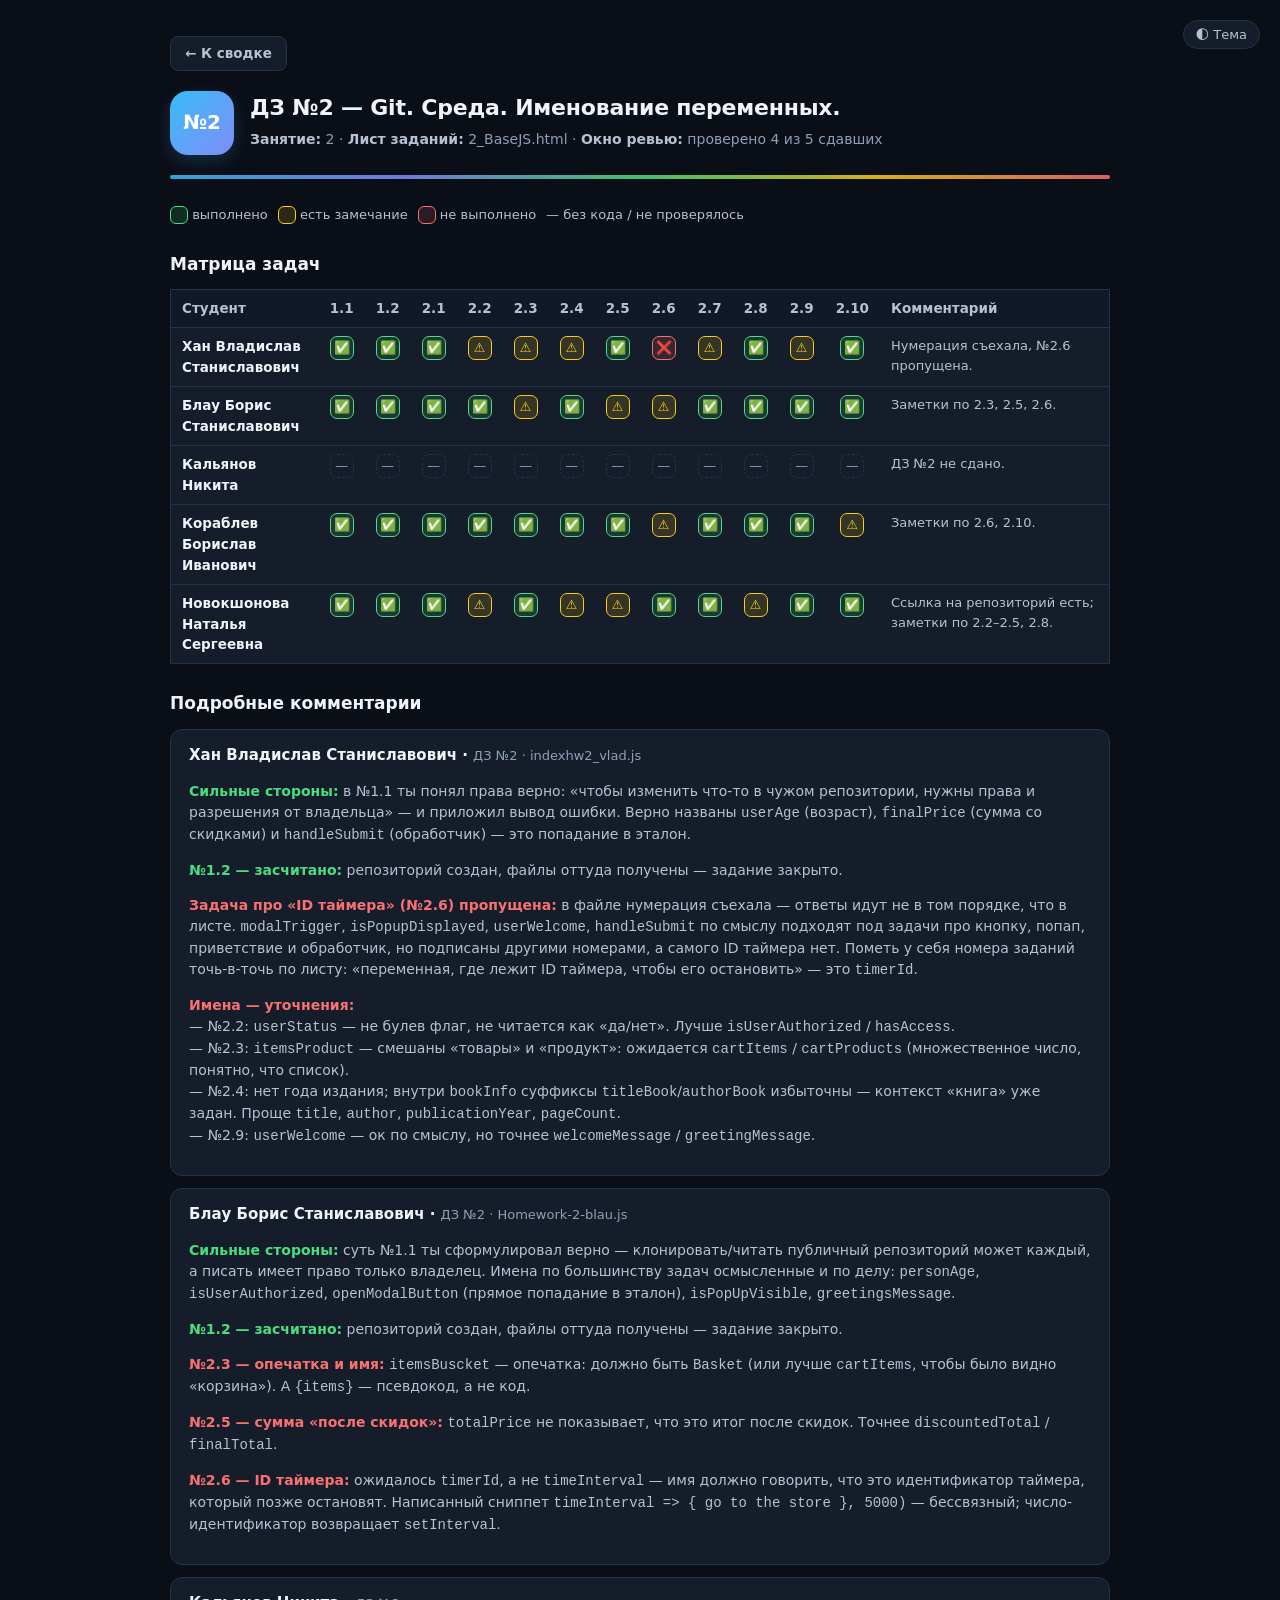
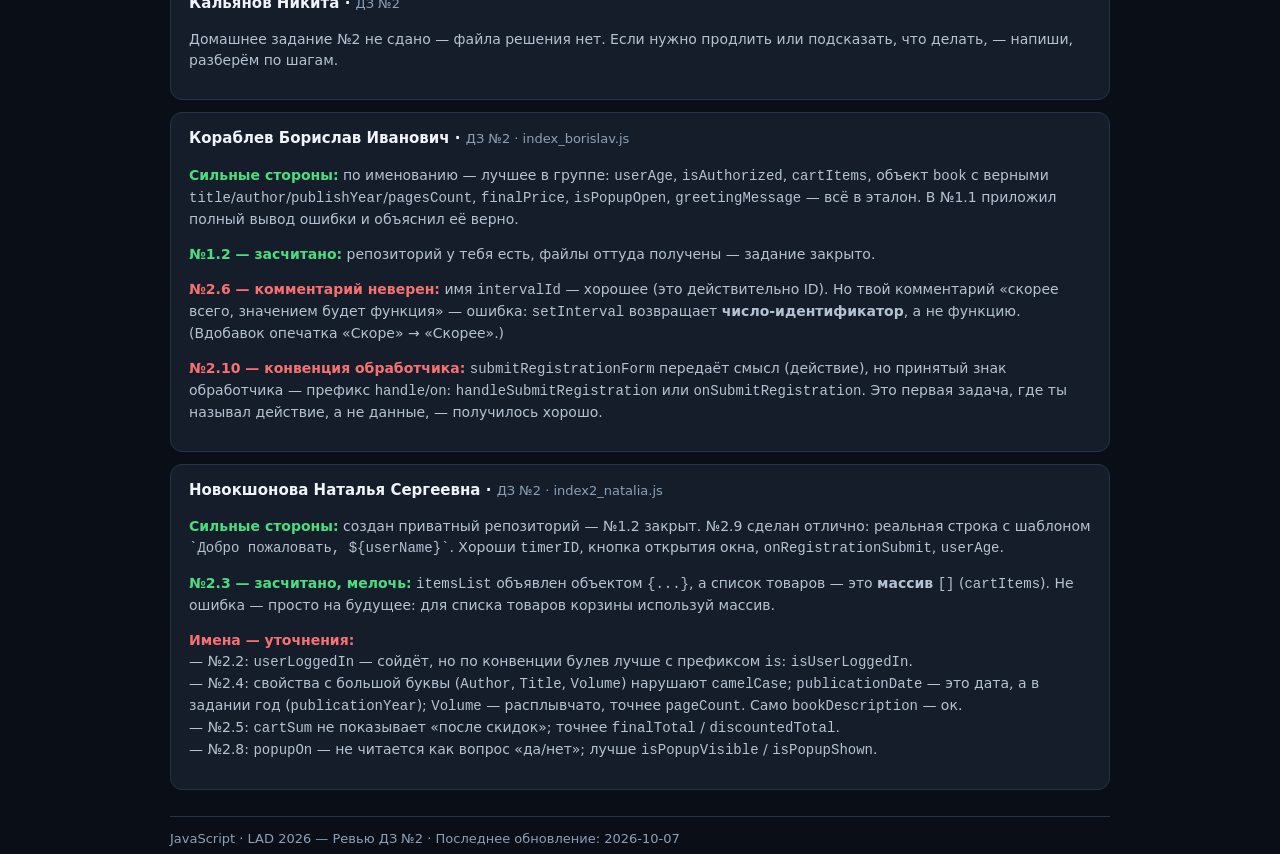
==== dz2.html @ 554086d6 "ДЗ №2: Проверка и ревью Ревью работ Владислава, Бориса, Борислава, Натальи (Никита — не сдано). Обно" ====
<!DOCTYPE html>
<html lang="ru">
<head>
<meta charset="UTF-8">
<meta name="viewport" content="width=device-width, initial-scale=1.0">
<title>ДЗ №2 — Ревью JavaScript LAD 2026</title>
<style>
  :root {
    --bg-primary: #0a0e17;
    --bg-secondary: #111827;
    --bg-card: #151d2b;
    --text-primary: #f0f4f8;
    --text-secondary: #b6c2d1;
    --text-muted: #8da0b5;
    --border: #24324a;
    --accent-blue: #38bdf8;
    --accent-purple: #818cf8;
    --accent-green: #4ade80;
    --accent-yellow: #facc15;
    --accent-red: #f87171;
    --code-bg: #0d1220;
    --ok-bg: rgba(74, 222, 128, .14);
    --warn-bg: rgba(250, 204, 21, .14);
    --bad-bg: rgba(248, 113, 113, .14);
    --row-hover: #1a2332;
    --font-sans: system-ui, -apple-system, 'Segoe UI', Roboto, 'Helvetica Neue', sans-serif;
    --font-mono: ui-monospace, 'JetBrains Mono', 'Cascadia Code', Consolas, monospace;
  }
  :root[data-theme="light"] {
    --bg-primary: #f7f9fc;
    --bg-secondary: #eef2f7;
    --bg-card: #ffffff;
    --text-primary: #101828;
    --text-secondary: #344054;
    --text-muted: #667085;
    --border: #d0d5dd;
    --accent-blue: #0b7ecf;
    --accent-purple: #5b21b6;
    --accent-green: #0d8a3d;
    --accent-yellow: #b5740a;
    --accent-red: #c42318;
    --code-bg: #f3f6fa;
    --ok-bg: rgba(13, 138, 61, .10);
    --warn-bg: rgba(181, 116, 10, .10);
    --bad-bg: rgba(196, 35, 24, .10);
    --row-hover: #e6ebf3;
  }
  * { box-sizing: border-box; }
  body {
    margin: 0;
    font-family: var(--font-sans);
    background: var(--bg-primary);
    color: var(--text-primary);
    line-height: 1.55;
  }
  .sheet { max-width: 980px; margin: 0 auto; padding: 36px 20px; }

  .theme-toggle {
    position: fixed; right: 20px; top: 20px;
    border: 1px solid var(--border); background: var(--bg-card); color: var(--text-secondary);
    border-radius: 999px; padding: 6px 12px; cursor: pointer;
    font-size: 13px; font-family: var(--font-sans);
  }
  .theme-toggle:hover { color: var(--accent-blue); }

  .back-link {
    display: inline-flex; align-items: center; gap: 6px;
    margin: 0 0 20px; padding: 6px 14px; font-size: 13.5px; font-weight: 600;
    color: var(--text-secondary); background: var(--bg-card); border: 1px solid var(--border);
    border-radius: 8px; text-decoration: none; cursor: pointer;
  }
  .back-link:hover { color: var(--accent-blue); }

  .header { display: flex; gap: 16px; align-items: flex-start; }
  .badge {
    flex: 0 0 auto; width: 64px; height: 64px; border-radius: 18px;
    display: flex; align-items: center; justify-content: center;
    font-weight: 800; font-size: 20px; color: #fff;
    background: linear-gradient(135deg, var(--accent-blue), var(--accent-purple));
    box-shadow: 0 6px 18px rgba(56, 189, 248, .18);
  }
  .header-body h1 { font-size: 22px; font-weight: 800; margin: 0 0 4px; letter-spacing: -.01em; }
  .meta { font-size: 14px; color: var(--text-muted); margin: 0; }
  .meta strong { color: var(--text-secondary); font-weight: 600; }
  .header-rule {
    height: 4px; margin: 20px 0 26px;
    background: linear-gradient(90deg, var(--accent-blue), var(--accent-purple),
                var(--accent-green), var(--accent-yellow), var(--accent-red));
    border-radius: 2px; opacity: .85;
  }

  .legend { display: flex; gap: 10px; flex-wrap: wrap; font-size: 13px; color: var(--text-secondary); margin-bottom: 16px; }
  .legend .key { display: inline-block; width: 18px; height: 18px; border-radius: 6px; vertical-align: middle; }
  .legend .key.ok { background: var(--ok-bg); border: 1px solid var(--accent-green); }
  .legend .key.warn { background: var(--warn-bg); border: 1px solid var(--accent-yellow); }
  .legend .key.bad { background: var(--bad-bg); border: 1px solid var(--accent-red); }

  h2.section { display: flex; align-items: center; gap: 10px; font-size: 17px; font-weight: 700; margin: 26px 0 12px; }
  .hint-line { font-size: 13.5px; color: var(--text-muted); margin: 4px 0 14px; }

  .table-scroll { overflow-x: auto; }

  table { width: 100%; border-collapse: collapse; font-size: 13.5px; background: var(--bg-card); border: 1px solid var(--border); }
  th, td { padding: 8px 11px; text-align: left; vertical-align: top; }
  thead th { background: var(--bg-secondary); color: var(--text-secondary); font-weight: 700; border-bottom: 1px solid var(--border); }
  tbody tr { border-bottom: 1px solid var(--border); }
  tbody tr:last-child { border-bottom: none; }
  tbody tr:hover { background: var(--row-hover); }

  td.student { font-weight: 700; }
  td.student .file { display: block; font-size: 11.5px; color: var(--text-muted); font-family: var(--font-mono); }
  th.tsk { width: 46px; text-align: center; }
  td.tsk { text-align: center; }
  td.tsk .st { display: inline-block; width: 24px; height: 24px; line-height: 22px; border-radius: 7px; font-size: 13px; }
  .st.ok   { background: var(--ok-bg);   color: var(--accent-green);  border: 1px solid var(--accent-green); }
  .st.warn { background: var(--warn-bg); color: var(--accent-yellow); border: 1px solid var(--accent-yellow); }
  .st.bad  { background: var(--bad-bg);  color: var(--accent-red);    border: 1px solid var(--accent-red); }
  .st.na   { background: transparent; color: var(--text-muted); border: 1px dashed var(--border); }
  td.comment { min-width: 220px; font-size: 13px; color: var(--text-secondary); }
  td.comment code {
    font-family: var(--font-mono); font-size: .88em;
    background: var(--code-bg); color: var(--accent-blue);
    border: 1px solid var(--border); border-radius: 5px; padding: 0 5px; white-space: nowrap;
  }

  .student-block { background: var(--bg-card); border: 1px solid var(--border); border-radius: 12px; padding: 14px 18px; margin: 12px 0; }
  .student-block h3 { font-size: 15px; font-weight: 700; margin: 0 0 8px; }
  .student-block h3 .who { color: var(--text-primary); }
  .student-block h3 .ctx { color: var(--text-muted); font-weight: 500; font-size: 13px; }
  .student-block p, .student-block li { font-size: 14px; color: var(--text-secondary); line-height: 1.5; }
  pre {
    margin: 8px 0; overflow-x: auto;
    background: var(--code-bg); border: 1px solid var(--border); border-radius: 8px;
    padding: 10px 14px; font-family: var(--font-mono); font-size: 13px; line-height: 1.55;
  }
  pre code { font-family: var(--font-mono); color: var(--text-primary); }
  .note-title { font-weight: 700; color: var(--accent-red); }
  .note-title.strong { color: var(--accent-green); }

  footer { margin-top: 26px; padding-top: 12px; border-top: 1px solid var(--border); font-size: 13px; color: var(--text-muted); }
</style>
</head>
<body>

<div class="sheet">
  <button class="theme-toggle" id="themeToggle" type="button" title="Переключить тему">🌓 Тема</button>

  <a class="back-link" href="review.html">← К сводке</a>

  <header class="header">
    <div class="badge">№2</div>
    <div class="header-body">
      <h1>ДЗ №2 — Git. Среда. Именование переменных.</h1>
      <p class="meta"><strong>Занятие:</strong> 2 · <strong>Лист заданий:</strong> 2_BaseJS.html · <strong>Окно ревью:</strong> проверено 4 из 5 сдавших</p>
    </div>
  </header>
  <div class="header-rule"></div>

  <div class="legend">
    <span><span class="key ok"></span> выполнено</span>
    <span><span class="key warn"></span> есть замечание</span>
    <span><span class="key bad"></span> не выполнено</span>
    <span>— без кода / не проверялось</span>
  </div>

  <h2 class="section">Матрица задач</h2>
  <div class="table-scroll">
    <table>
      <thead>
        <tr>
          <th>Студент</th>
          <th class="tsk" title="Git: clone читает, push — 403 (права)">1.1</th>
          <th class="tsk" title="Свой репозиторий + ссылка">1.2</th>
          <th class="tsk" title="Возраст (может быть 0)">2.1</th>
          <th class="tsk" title="Флаг авторизован">2.2</th>
          <th class="tsk" title="Список товаров корзины">2.3</th>
          <th class="tsk" title="Объект книга + свойства">2.4</th>
          <th class="tsk" title="Сумма после скидок">2.5</th>
          <th class="tsk" title="ID таймера">2.6</th>
          <th class="tsk" title="Кнопка открытия модалки">2.7</th>
          <th class="tsk" title="Попап показан (булев)">2.8</th>
          <th class="tsk" title="Приветственное сообщение">2.9</th>
          <th class="tsk" title="Обработчик отправки формы">2.10</th>
          <th>Комментарий</th>
        </tr>
      </thead>
      <tbody>
        <tr>
          <td class="student">Хан Владислав Станиславович</td>
          <td class="tsk"><span class="st ok">✅</span></td>
          <td class="tsk"><span class="st ok">✅</span></td>
          <td class="tsk"><span class="st ok">✅</span></td>
          <td class="tsk"><span class="st warn" title="userStatus — не булев флаг">⚠️</span></td>
          <td class="tsk"><span class="st warn" title="itemsProduct — согласование числа">⚠️</span></td>
          <td class="tsk"><span class="st warn" title="нет года; суффиксы Book избыточны">⚠️</span></td>
          <td class="tsk"><span class="st ok">✅</span></td>
          <td class="tsk"><span class="st bad" title="ответа про ID таймера нет">❌</span></td>
          <td class="tsk"><span class="st warn" title="modalTrigger — по смыслу кнопки, нумерация съехала">⚠️</span></td>
          <td class="tsk"><span class="st ok">✅</span></td>
          <td class="tsk"><span class="st warn" title="userWelcome — ок, но welcomeMessage точнее">⚠️</span></td>
          <td class="tsk"><span class="st ok">✅</span></td>
          <td class="comment">Нумерация съехала, №2.6 пропущена.</td>
        </tr>
        <tr>
          <td class="student">Блау Борис Станиславович</td>
          <td class="tsk"><span class="st ok">✅</span></td>
          <td class="tsk"><span class="st ok">✅</span></td>
          <td class="tsk"><span class="st ok">✅</span></td>
          <td class="tsk"><span class="st ok">✅</span></td>
          <td class="tsk"><span class="st warn" title="опечатка Buscket → Basket">⚠️</span></td>
          <td class="tsk"><span class="st ok">✅</span></td>
          <td class="tsk"><span class="st warn" title="не видно «после скидок»; странная формула">⚠️</span></td>
          <td class="tsk"><span class="st warn" title="ожидалось timerId; сниппет бессвязный">⚠️</span></td>
          <td class="tsk"><span class="st ok">✅</span></td>
          <td class="tsk"><span class="st ok">✅</span></td>
          <td class="tsk"><span class="st ok">✅</span></td>
          <td class="tsk"><span class="st ok">✅</span></td>
          <td class="comment">Заметки по 2.3, 2.5, 2.6.</td>
        </tr>
        <tr>
          <td class="student">Кальянов Никита</td>
          <td class="tsk"><span class="st na">—</span></td>
          <td class="tsk"><span class="st na">—</span></td>
          <td class="tsk"><span class="st na">—</span></td>
          <td class="tsk"><span class="st na">—</span></td>
          <td class="tsk"><span class="st na">—</span></td>
          <td class="tsk"><span class="st na">—</span></td>
          <td class="tsk"><span class="st na">—</span></td>
          <td class="tsk"><span class="st na">—</span></td>
          <td class="tsk"><span class="st na">—</span></td>
          <td class="tsk"><span class="st na">—</span></td>
          <td class="tsk"><span class="st na">—</span></td>
          <td class="tsk"><span class="st na">—</span></td>
          <td class="comment">ДЗ №2 не сдано.</td>
        </tr>
        <tr>
          <td class="student">Кораблев Борислав Иванович</td>
          <td class="tsk"><span class="st ok">✅</span></td>
          <td class="tsk"><span class="st ok">✅</span></td>
          <td class="tsk"><span class="st ok">✅</span></td>
          <td class="tsk"><span class="st ok">✅</span></td>
          <td class="tsk"><span class="st ok">✅</span></td>
          <td class="tsk"><span class="st ok">✅</span></td>
          <td class="tsk"><span class="st ok">✅</span></td>
          <td class="tsk"><span class="st warn" title="имя верное, но комментарий «значением будет функция»">⚠️</span></td>
          <td class="tsk"><span class="st ok">✅</span></td>
          <td class="tsk"><span class="st ok">✅</span></td>
          <td class="tsk"><span class="st ok">✅</span></td>
          <td class="tsk"><span class="st warn" title="смысл верный, но конвенция handle/on">⚠️</span></td>
          <td class="comment">Заметки по 2.6, 2.10.</td>
        </tr>
        <tr>
          <td class="student">Новокшонова Наталья Сергеевна</td>
          <td class="tsk"><span class="st ok">✅</span></td>
          <td class="tsk"><span class="st ok">✅</span></td>
          <td class="tsk"><span class="st ok">✅</span></td>
          <td class="tsk"><span class="st warn" title="userLoggedIn — без is/has">⚠️</span></td>
          <td class="tsk"><span class="st ok">✅</span></td>
          <td class="tsk"><span class="st warn" title="прописные свойства; publicationDate — дата, не год">⚠️</span></td>
          <td class="tsk"><span class="st warn" title="не видно «после скидок»">⚠️</span></td>
          <td class="tsk"><span class="st ok">✅</span></td>
          <td class="tsk"><span class="st ok">✅</span></td>
          <td class="tsk"><span class="st warn" title="popupOn — не читается как да/нет">⚠️</span></td>
          <td class="tsk"><span class="st ok">✅</span></td>
          <td class="tsk"><span class="st ok">✅</span></td>
          <td class="comment">Ссылка на репозиторий есть; заметки по 2.2–2.5, 2.8.</td>
        </tr>
      </tbody>
    </table>
  </div>

  <h2 class="section">Подробные комментарии</h2>

  <div class="student-block">
    <h3><span class="who">Хан Владислав Станиславович</span> · <span class="ctx">ДЗ №2 · indexhw2_vlad.js</span></h3>

    <p><span class="note-title strong">Сильные стороны:</span> в №1.1 ты понял права верно: «чтобы изменить что-то в чужом репозитории, нужны права и разрешения от владельца» — и приложил вывод ошибки. Верно названы <code>userAge</code> (возраст), <code>finalPrice</code> (сумма со скидками) и <code>handleSubmit</code> (обработчик) — это попадание в эталон.</p>

    <p><span class="note-title strong">№1.2 — засчитано:</span> репозиторий создан, файлы оттуда получены — задание закрыто.</p>

    <p><span class="note-title">Задача про «ID таймера» (№2.6) пропущена:</span> в файле нумерация съехала — ответы идут не в том порядке, что в листе. <code>modalTrigger</code>, <code>isPopupDisplayed</code>, <code>userWelcome</code>, <code>handleSubmit</code> по смыслу подходят под задачи про кнопку, попап, приветствие и обработчик, но подписаны другими номерами, а самого ID таймера нет. Пометь у себя номера заданий точь-в-точь по листу: «переменная, где лежит ID таймера, чтобы его остановить» — это <code>timerId</code>.</p>

    <p><span class="note-title">Имена — уточнения:</span>
    <br>— №2.2: <code>userStatus</code> — не булев флаг, не читается как «да/нет». Лучше <code>isUserAuthorized</code> / <code>hasAccess</code>.
    <br>— №2.3: <code>itemsProduct</code> — смешаны «товары» и «продукт»: ожидается <code>cartItems</code> / <code>cartProducts</code> (множественное число, понятно, что список).
    <br>— №2.4: нет года издания; внутри <code>bookInfo</code> суффиксы <code>titleBook</code>/<code>authorBook</code> избыточны — контекст «книга» уже задан. Проще <code>title</code>, <code>author</code>, <code>publicationYear</code>, <code>pageCount</code>.
    <br>— №2.9: <code>userWelcome</code> — ок по смыслу, но точнее <code>welcomeMessage</code> / <code>greetingMessage</code>.</p>
  </div>

  <div class="student-block">
    <h3><span class="who">Блау Борис Станиславович</span> · <span class="ctx">ДЗ №2 · Homework-2-blau.js</span></h3>

    <p><span class="note-title strong">Сильные стороны:</span> суть №1.1 ты сформулировал верно — клонировать/читать публичный репозиторий может каждый, а писать имеет право только владелец. Имена по большинству задач осмысленные и по делу: <code>personAge</code>, <code>isUserAuthorized</code>, <code>openModalButton</code> (прямое попадание в эталон), <code>isPopUpVisible</code>, <code>greetingsMessage</code>.</p>

    <p><span class="note-title strong">№1.2 — засчитано:</span> репозиторий создан, файлы оттуда получены — задание закрыто.</p>

    <p><span class="note-title">№2.3 — опечатка и имя:</span> <code>itemsBuscket</code> — опечатка: должно быть <code>Basket</code> (или лучше <code>cartItems</code>, чтобы было видно «корзина»). А <code>{items}</code> — псевдокод, а не код.</p>

    <p><span class="note-title">№2.5 — сумма «после скидок»:</span> <code>totalPrice</code> не показывает, что это итог после скидок. Точнее <code>discountedTotal</code> / <code>finalTotal</code>.</p>

    <p><span class="note-title">№2.6 — ID таймера:</span> ожидалось <code>timerId</code>, а не <code>timeInterval</code> — имя должно говорить, что это идентификатор таймера, который позже остановят. Написанный сниппет <code>timeInterval =&gt; { go to the store }, 5000)</code> — бессвязный; число-идентификатор возвращает <code>setInterval</code>.</p>
  </div>

  <div class="student-block">
    <h3><span class="who">Кальянов Никита</span> · <span class="ctx">ДЗ №2</span></h3>

    <p>Домашнее задание №2 не сдано — файла решения нет. Если нужно продлить или подсказать, что делать, — напиши, разберём по шагам.</p>
  </div>

  <div class="student-block">
    <h3><span class="who">Кораблев Борислав Иванович</span> · <span class="ctx">ДЗ №2 · index_borislav.js</span></h3>

    <p><span class="note-title strong">Сильные стороны:</span> по именованию — лучшее в группе: <code>userAge</code>, <code>isAuthorized</code>, <code>cartItems</code>, объект <code>book</code> с верными <code>title</code>/<code>author</code>/<code>publishYear</code>/<code>pagesCount</code>, <code>finalPrice</code>, <code>isPopupOpen</code>, <code>greetingMessage</code> — всё в эталон. В №1.1 приложил полный вывод ошибки и объяснил её верно.</p>

    <p><span class="note-title strong">№1.2 — засчитано:</span> репозиторий у тебя есть, файлы оттуда получены — задание закрыто.</p>

    <p><span class="note-title">№2.6 — комментарий неверен:</span> имя <code>intervalId</code> — хорошее (это действительно ID). Но твой комментарий «скорее всего, значением будет функция» — ошибка: <code>setInterval</code> возвращает <strong>число-идентификатор</strong>, а не функцию. (Вдобавок опечатка «Скоре» → «Скорее».)</p>

    <p><span class="note-title">№2.10 — конвенция обработчика:</span> <code>submitRegistrationForm</code> передаёт смысл (действие), но принятый знак обработчика — префикс <code>handle</code>/<code>on</code>: <code>handleSubmitRegistration</code> или <code>onSubmitRegistration</code>. Это первая задача, где ты называл действие, а не данные, — получилось хорошо.</p>
  </div>

  <div class="student-block">
    <h3><span class="who">Новокшонова Наталья Сергеевна</span> · <span class="ctx">ДЗ №2 · index2_natalia.js</span></h3>

    <p><span class="note-title strong">Сильные стороны:</span> создан приватный репозиторий — №1.2 закрыт. №2.9 сделан отлично: реальная строка с шаблоном <code>`Добро пожаловать, ${userName}`</code>. Хороши <code>timerID</code>, кнопка открытия окна, <code>onRegistrationSubmit</code>, <code>userAge</code>.</p>

    <p><span class="note-title strong">№2.3 — засчитано, мелочь:</span> <code>itemsList</code> объявлен объектом <code>{...}</code>, а список товаров — это <strong>массив</strong> <code>[]</code> (<code>cartItems</code>). Не ошибка — просто на будущее: для списка товаров корзины используй массив.</p>

    <p><span class="note-title">Имена — уточнения:</span>
    <br>— №2.2: <code>userLoggedIn</code> — сойдёт, но по конвенции булев лучше с префиксом <code>is</code>: <code>isUserLoggedIn</code>.
    <br>— №2.4: свойства с большой буквы (<code>Author</code>, <code>Title</code>, <code>Volume</code>) нарушают <code>camelCase</code>; <code>publicationDate</code> — это дата, а в задании год (<code>publicationYear</code>); <code>Volume</code> — расплывчато, точнее <code>pageCount</code>. Само <code>bookDescription</code> — ок.
    <br>— №2.5: <code>cartSum</code> не показывает «после скидок»; точнее <code>finalTotal</code> / <code>discountedTotal</code>.
    <br>— №2.8: <code>popupOn</code> — не читается как вопрос «да/нет»; лучше <code>isPopupVisible</code> / <code>isPopupShown</code>.</p>
  </div>

  <footer>JavaScript · LAD 2026 — Ревью ДЗ №2 · Последнее обновление: 2026-10-07</footer>
</div>

<script>
  (function () {
    var btn = document.getElementById('themeToggle');
    var root = document.documentElement;
    function apply(t) {
      root.dataset.theme = t;
      try { localStorage.setItem('hw-review-dz2-theme', t); } catch (e) {}
    }
    var saved = null;
    try { saved = localStorage.getItem('hw-review-dz2-theme'); } catch (e) {}
    if (saved === 'light') apply('light');
    btn.addEventListener('click', function () {
      apply(root.dataset.theme === 'light' ? 'dark' : 'light');
    });
  })();
</script>
</body>
</html>
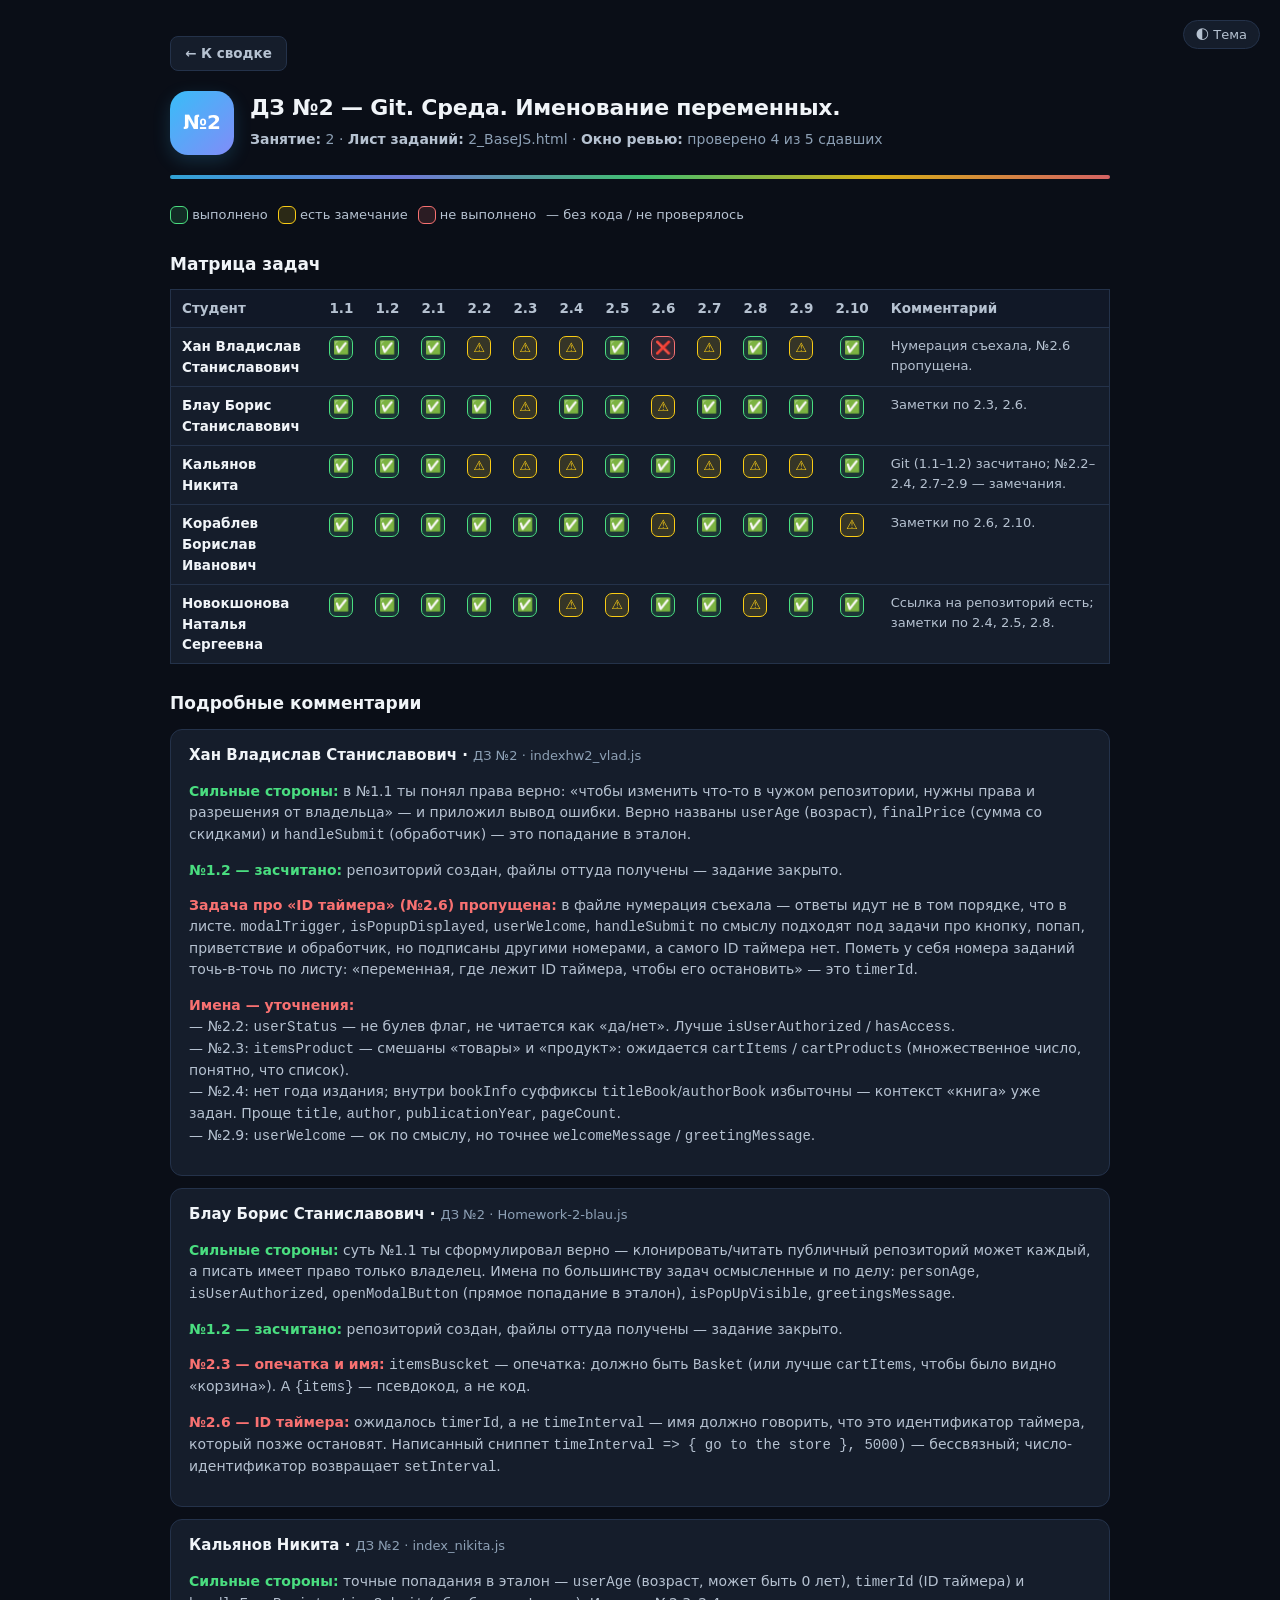
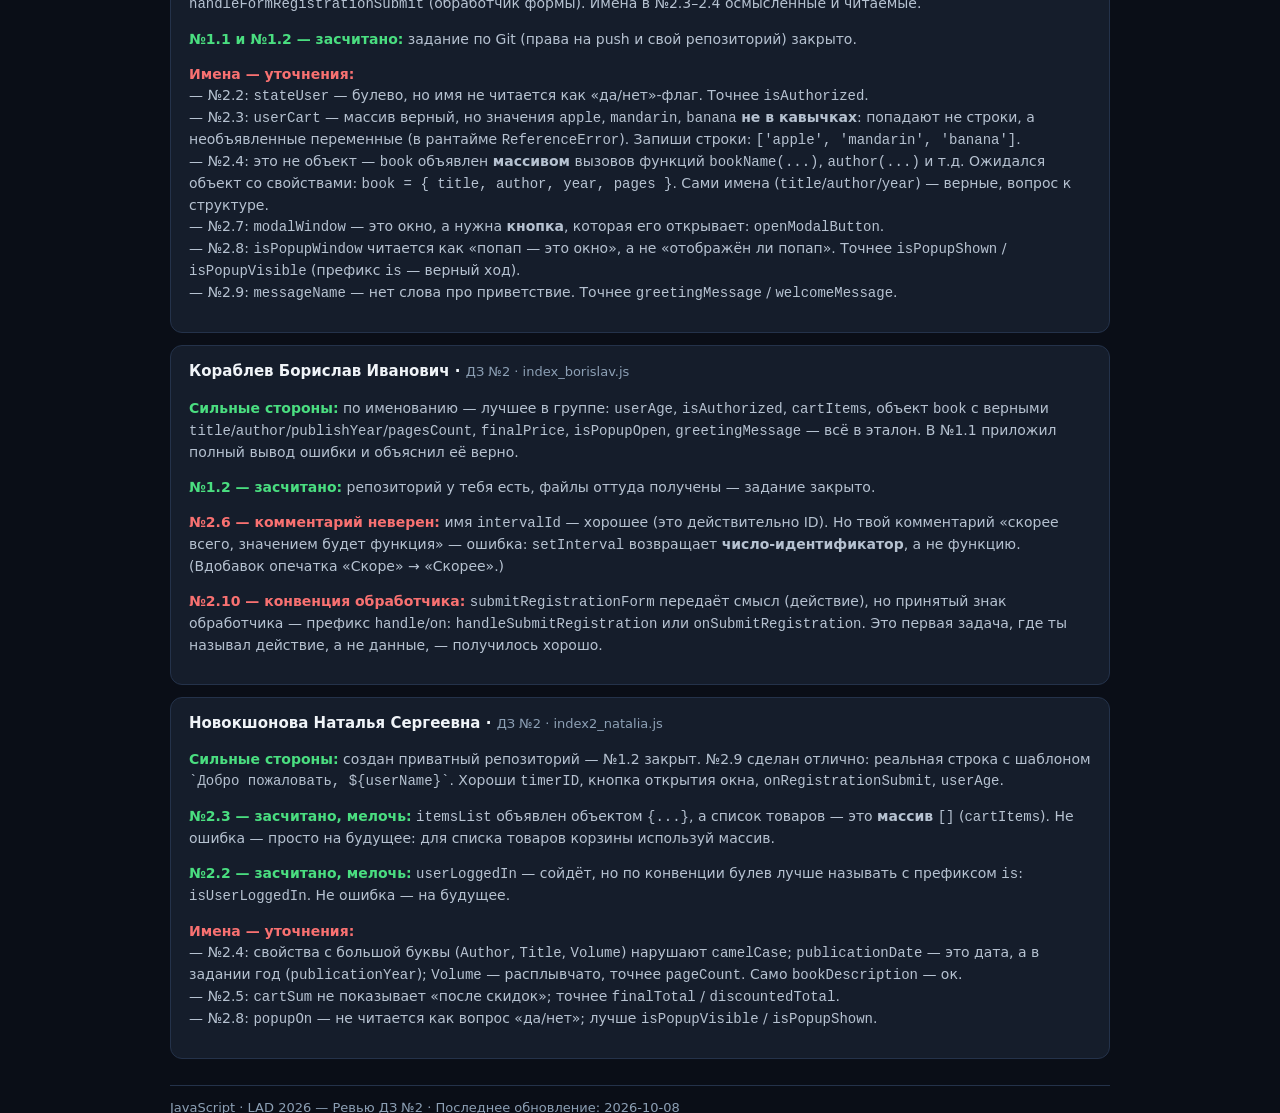
==== commit fc045c42: "ДЗ №2: Никита — засчитан Git (1.1–1.2), замечание по 2.3; обновлён дашборд Co-Authored-By: Claude Op" ====
--- a/dz2.html
+++ b/dz2.html
@@ -209,29 +209,29 @@
           <td class="tsk"><span class="st ok">✅</span></td>
           <td class="tsk"><span class="st warn" title="опечатка Buscket → Basket">⚠️</span></td>
           <td class="tsk"><span class="st ok">✅</span></td>
-          <td class="tsk"><span class="st warn" title="не видно «после скидок»; странная формула">⚠️</span></td>
+          <td class="tsk"><span class="st ok">✅</span></td>
           <td class="tsk"><span class="st warn" title="ожидалось timerId; сниппет бессвязный">⚠️</span></td>
           <td class="tsk"><span class="st ok">✅</span></td>
           <td class="tsk"><span class="st ok">✅</span></td>
           <td class="tsk"><span class="st ok">✅</span></td>
           <td class="tsk"><span class="st ok">✅</span></td>
-          <td class="comment">Заметки по 2.3, 2.5, 2.6.</td>
+          <td class="comment">Заметки по 2.3, 2.6.</td>
         </tr>
         <tr>
           <td class="student">Кальянов Никита</td>
-          <td class="tsk"><span class="st na">—</span></td>
-          <td class="tsk"><span class="st na">—</span></td>
-          <td class="tsk"><span class="st na">—</span></td>
-          <td class="tsk"><span class="st na">—</span></td>
-          <td class="tsk"><span class="st na">—</span></td>
-          <td class="tsk"><span class="st na">—</span></td>
-          <td class="tsk"><span class="st na">—</span></td>
-          <td class="tsk"><span class="st na">—</span></td>
-          <td class="tsk"><span class="st na">—</span></td>
-          <td class="tsk"><span class="st na">—</span></td>
-          <td class="tsk"><span class="st na">—</span></td>
-          <td class="tsk"><span class="st na">—</span></td>
-          <td class="comment">ДЗ №2 не сдано.</td>
+          <td class="tsk"><span class="st ok">✅</span></td>
+          <td class="tsk"><span class="st ok">✅</span></td>
+          <td class="tsk"><span class="st ok">✅</span></td>
+          <td class="tsk"><span class="st warn" title="stateUser — не читается как флаг">⚠️</span></td>
+          <td class="tsk"><span class="st warn" title="значения в массиве без кавычек — не строки">⚠️</span></td>
+          <td class="tsk"><span class="st warn" title="массив вызовов функций, а не объект">⚠️</span></td>
+          <td class="tsk"><span class="st ok">✅</span></td>
+          <td class="tsk"><span class="st ok">✅</span></td>
+          <td class="tsk"><span class="st warn" title="modalWindow — это окно, а нужна кнопка">⚠️</span></td>
+          <td class="tsk"><span class="st warn" title="isPopupWindow — не отвечает «отображён ли»">⚠️</span></td>
+          <td class="tsk"><span class="st warn" title="messageName — нет слова «приветствие»">⚠️</span></td>
+          <td class="tsk"><span class="st ok">✅</span></td>
+          <td class="comment">Git (1.1–1.2) засчитано; №2.2–2.4, 2.7–2.9 — замечания.</td>
         </tr>
         <tr>
           <td class="student">Кораблев Борислав Иванович</td>
@@ -254,7 +254,7 @@
           <td class="tsk"><span class="st ok">✅</span></td>
           <td class="tsk"><span class="st ok">✅</span></td>
           <td class="tsk"><span class="st ok">✅</span></td>
-          <td class="tsk"><span class="st warn" title="userLoggedIn — без is/has">⚠️</span></td>
+          <td class="tsk"><span class="st ok">✅</span></td>
           <td class="tsk"><span class="st ok">✅</span></td>
           <td class="tsk"><span class="st warn" title="прописные свойства; publicationDate — дата, не год">⚠️</span></td>
           <td class="tsk"><span class="st warn" title="не видно «после скидок»">⚠️</span></td>
@@ -263,7 +263,7 @@
           <td class="tsk"><span class="st warn" title="popupOn — не читается как да/нет">⚠️</span></td>
           <td class="tsk"><span class="st ok">✅</span></td>
           <td class="tsk"><span class="st ok">✅</span></td>
-          <td class="comment">Ссылка на репозиторий есть; заметки по 2.2–2.5, 2.8.</td>
+          <td class="comment">Ссылка на репозиторий есть; заметки по 2.4, 2.5, 2.8.</td>
         </tr>
       </tbody>
     </table>
@@ -296,15 +296,23 @@
 
     <p><span class="note-title">№2.3 — опечатка и имя:</span> <code>itemsBuscket</code> — опечатка: должно быть <code>Basket</code> (или лучше <code>cartItems</code>, чтобы было видно «корзина»). А <code>{items}</code> — псевдокод, а не код.</p>
 
-    <p><span class="note-title">№2.5 — сумма «после скидок»:</span> <code>totalPrice</code> не показывает, что это итог после скидок. Точнее <code>discountedTotal</code> / <code>finalTotal</code>.</p>
-
     <p><span class="note-title">№2.6 — ID таймера:</span> ожидалось <code>timerId</code>, а не <code>timeInterval</code> — имя должно говорить, что это идентификатор таймера, который позже остановят. Написанный сниппет <code>timeInterval =&gt; { go to the store }, 5000)</code> — бессвязный; число-идентификатор возвращает <code>setInterval</code>.</p>
   </div>
 
   <div class="student-block">
-    <h3><span class="who">Кальянов Никита</span> · <span class="ctx">ДЗ №2</span></h3>
-
-    <p>Домашнее задание №2 не сдано — файла решения нет. Если нужно продлить или подсказать, что делать, — напиши, разберём по шагам.</p>
+    <h3><span class="who">Кальянов Никита</span> · <span class="ctx">ДЗ №2 · index_nikita.js</span></h3>
+
+    <p><span class="note-title strong">Сильные стороны:</span> точные попадания в эталон — <code>userAge</code> (возраст, может быть 0 лет), <code>timerId</code> (ID таймера) и <code>handleFormRegistrationSubmit</code> (обработчик формы). Имена в №2.3–2.4 осмысленные и читаемые.</p>
+
+    <p><span class="note-title strong">№1.1 и №1.2 — засчитано:</span> задание по Git (права на push и свой репозиторий) закрыто.</p>
+
+    <p><span class="note-title">Имена — уточнения:</span>
+    <br>— №2.2: <code>stateUser</code> — булево, но имя не читается как «да/нет»-флаг. Точнее <code>isAuthorized</code>.
+    <br>— №2.3: <code>userCart</code> — массив верный, но значения <code>apple</code>, <code>mandarin</code>, <code>banana</code> <strong>не в кавычках</strong>: попадают не строки, а необъявленные переменные (в рантайме <code>ReferenceError</code>). Запиши строки: <code>['apple', 'mandarin', 'banana']</code>.
+    <br>— №2.4: это не объект — <code>book</code> объявлен <strong>массивом</strong> вызовов функций <code>bookName(...)</code>, <code>author(...)</code> и т.д. Ожидался объект со свойствами: <code>book = { title, author, year, pages }</code>. Сами имена (<code>title</code>/<code>author</code>/<code>year</code>) — верные, вопрос к структуре.
+    <br>— №2.7: <code>modalWindow</code> — это окно, а нужна <strong>кнопка</strong>, которая его открывает: <code>openModalButton</code>.
+    <br>— №2.8: <code>isPopupWindow</code> читается как «попап — это окно», а не «отображён ли попап». Точнее <code>isPopupShown</code> / <code>isPopupVisible</code> (префикс <code>is</code> — верный ход).
+    <br>— №2.9: <code>messageName</code> — нет слова про приветствие. Точнее <code>greetingMessage</code> / <code>welcomeMessage</code>.</p>
   </div>
 
   <div class="student-block">
@@ -326,14 +334,15 @@
 
     <p><span class="note-title strong">№2.3 — засчитано, мелочь:</span> <code>itemsList</code> объявлен объектом <code>{...}</code>, а список товаров — это <strong>массив</strong> <code>[]</code> (<code>cartItems</code>). Не ошибка — просто на будущее: для списка товаров корзины используй массив.</p>
 
+    <p><span class="note-title strong">№2.2 — засчитано, мелочь:</span> <code>userLoggedIn</code> — сойдёт, но по конвенции булев лучше называть с префиксом <code>is</code>: <code>isUserLoggedIn</code>. Не ошибка — на будущее.</p>
+
     <p><span class="note-title">Имена — уточнения:</span>
-    <br>— №2.2: <code>userLoggedIn</code> — сойдёт, но по конвенции булев лучше с префиксом <code>is</code>: <code>isUserLoggedIn</code>.
     <br>— №2.4: свойства с большой буквы (<code>Author</code>, <code>Title</code>, <code>Volume</code>) нарушают <code>camelCase</code>; <code>publicationDate</code> — это дата, а в задании год (<code>publicationYear</code>); <code>Volume</code> — расплывчато, точнее <code>pageCount</code>. Само <code>bookDescription</code> — ок.
     <br>— №2.5: <code>cartSum</code> не показывает «после скидок»; точнее <code>finalTotal</code> / <code>discountedTotal</code>.
     <br>— №2.8: <code>popupOn</code> — не читается как вопрос «да/нет»; лучше <code>isPopupVisible</code> / <code>isPopupShown</code>.</p>
   </div>
 
-  <footer>JavaScript · LAD 2026 — Ревью ДЗ №2 · Последнее обновление: 2026-10-07</footer>
+  <footer>JavaScript · LAD 2026 — Ревью ДЗ №2 · Последнее обновление: 2026-10-08</footer>
 </div>
 
 <script>
